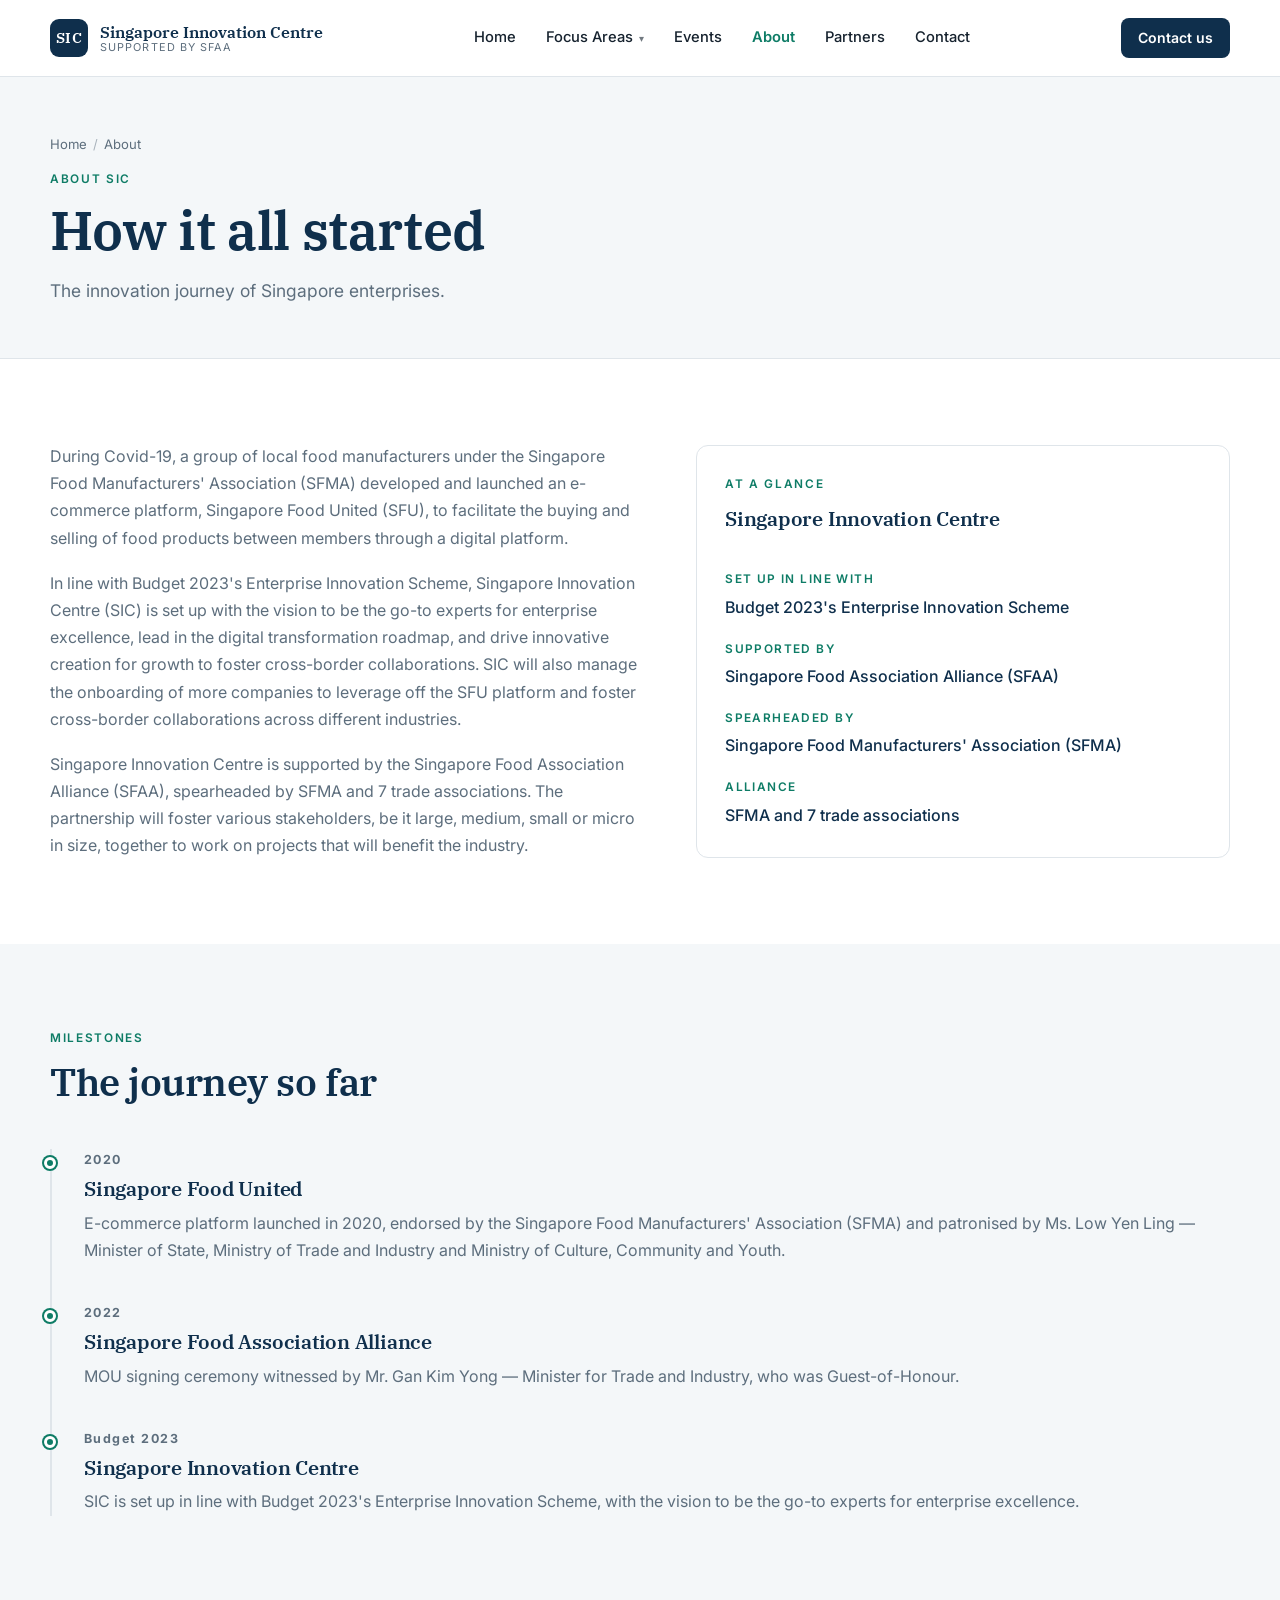
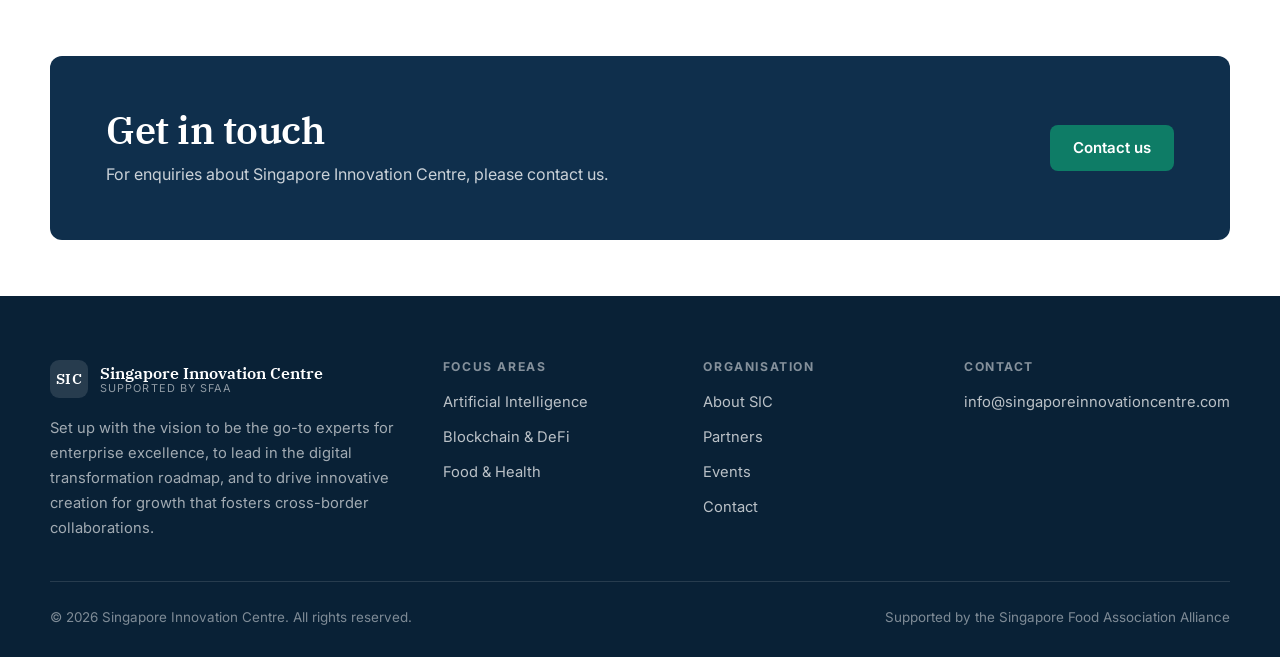
==== about.html @ e711cb91 "first commit" ====
<!DOCTYPE html>
<html lang="en">
<head>
  <meta charset="UTF-8" />
  <meta name="viewport" content="width=device-width, initial-scale=1.0" />
  <title>About | Singapore Innovation Centre</title>
  <meta name="description" content="How Singapore Innovation Centre started — the innovation journey of Singapore enterprises, from the Singapore Food United platform to the Singapore Food Association Alliance." />
  <link rel="icon" href="assets/img/favicon.svg" type="image/svg+xml" />
  <link rel="preconnect" href="https://fonts.googleapis.com" />
  <link rel="preconnect" href="https://fonts.gstatic.com" crossorigin />
  <link href="https://fonts.googleapis.com/css2?family=IBM+Plex+Serif:wght@500;600&family=Inter:wght@400;500;600;700&display=swap" rel="stylesheet" />
  <link rel="stylesheet" href="assets/styles.css" />
</head>
<body>

<header class="site-header">
  <div class="container header-inner">
    <a class="brand" href="index.html">
      <span class="brand-mark">SIC</span>
      <span class="brand-text">
        <span class="brand-name">Singapore Innovation Centre</span>
        <span class="brand-sub">Supported by SFAA</span>
      </span>
    </a>

    <nav class="nav" id="nav" aria-label="Main navigation">
      <a href="index.html">Home</a>
      <div class="nav-item">
        <button class="nav-trigger" type="button" aria-haspopup="true">Focus Areas</button>
        <div class="nav-menu">
          <a href="ai.html">Artificial Intelligence</a>
          <a href="blockchain.html">Blockchain &amp; DeFi</a>
          <a href="food-health.html">Food &amp; Health</a>
        </div>
      </div>
      <a href="events.html">Events</a>
      <a href="about.html">About</a>
      <a href="partners.html">Partners</a>
      <a href="contact.html">Contact</a>
    </nav>

    <div class="header-cta">
      <a class="btn btn-primary" href="contact.html">Contact us</a>
      <button class="menu-toggle" type="button" aria-label="Toggle menu" aria-expanded="false" aria-controls="nav">
        <span></span><span></span><span></span>
      </button>
    </div>
  </div>
</header>

<main>

  <section class="page-header">
    <div class="container">
      <p class="breadcrumb"><a href="index.html">Home</a><span>/</span>About</p>
      <p class="eyebrow">About SIC</p>
      <h1>How it all started</h1>
      <p class="lede">The innovation journey of Singapore enterprises.</p>
    </div>
  </section>

  <section class="section">
    <div class="container split">
      <div>
        <p class="muted">
          During Covid-19, a group of local food manufacturers under the Singapore Food
          Manufacturers' Association (SFMA) developed and launched an e-commerce platform,
          Singapore Food United (SFU), to facilitate the buying and selling of food products
          between members through a digital platform.
        </p>
        <p class="muted">
          In line with Budget 2023's Enterprise Innovation Scheme, Singapore Innovation Centre
          (SIC) is set up with the vision to be the go-to experts for enterprise excellence, lead
          in the digital transformation roadmap, and drive innovative creation for growth to
          foster cross-border collaborations. SIC will also manage the onboarding of more
          companies to leverage off the SFU platform and foster cross-border collaborations
          across different industries.
        </p>
        <p class="muted">
          Singapore Innovation Centre is supported by the Singapore Food Association Alliance
          (SFAA), spearheaded by SFMA and 7 trade associations. The partnership will foster
          various stakeholders, be it large, medium, small or micro in size, together to work on
          projects that will benefit the industry.
        </p>
      </div>

      <div>
        <div class="card">
          <p class="eyebrow">At a glance</p>
          <h3>Singapore Innovation Centre</h3>
          <div style="margin-top:22px; display:grid; gap:18px">
            <div>
              <p class="contact-label">Set up in line with</p>
              <p class="contact-value">Budget 2023's Enterprise Innovation Scheme</p>
            </div>
            <div>
              <p class="contact-label">Supported by</p>
              <p class="contact-value">Singapore Food Association Alliance (SFAA)</p>
            </div>
            <div>
              <p class="contact-label">Spearheaded by</p>
              <p class="contact-value">Singapore Food Manufacturers' Association (SFMA)</p>
            </div>
            <div>
              <p class="contact-label">Alliance</p>
              <p class="contact-value">SFMA and 7 trade associations</p>
            </div>
          </div>
        </div>
      </div>
    </div>
  </section>

  <section class="section section-alt">
    <div class="container">
      <div class="section-head">
        <p class="eyebrow">Milestones</p>
        <h2>The journey so far</h2>
      </div>

      <div class="timeline">
        <div class="timeline-item">
          <p class="timeline-year">2020</p>
          <h3>Singapore Food United</h3>
          <p>
            E-commerce platform launched in 2020, endorsed by the Singapore Food Manufacturers'
            Association (SFMA) and patronised by Ms. Low Yen Ling &mdash; Minister of State,
            Ministry of Trade and Industry and Ministry of Culture, Community and Youth.
          </p>
        </div>
        <div class="timeline-item">
          <p class="timeline-year">2022</p>
          <h3>Singapore Food Association Alliance</h3>
          <p>
            MOU signing ceremony witnessed by Mr. Gan Kim Yong &mdash; Minister for Trade and
            Industry, who was Guest-of-Honour.
          </p>
        </div>
        <div class="timeline-item">
          <p class="timeline-year">Budget 2023</p>
          <h3>Singapore Innovation Centre</h3>
          <p>
            SIC is set up in line with Budget 2023's Enterprise Innovation Scheme, with the vision
            to be the go-to experts for enterprise excellence.
          </p>
        </div>
      </div>
    </div>
  </section>

  <section class="section-sm">
    <div class="container">
      <div class="cta-band">
        <div>
          <h2>Get in touch</h2>
          <p>For enquiries about Singapore Innovation Centre, please contact us.</p>
        </div>
        <div class="btn-row">
          <a class="btn btn-accent" href="contact.html">Contact us</a>
        </div>
      </div>
    </div>
  </section>
</main>

<footer class="site-footer">
  <div class="container">
    <div class="footer-grid">
      <div>
        <div class="brand">
          <span class="brand-mark">SIC</span>
          <span class="brand-text">
            <span class="brand-name">Singapore Innovation Centre</span>
            <span class="brand-sub">Supported by SFAA</span>
          </span>
        </div>
        <p class="footer-about">
          Set up with the vision to be the go-to experts for enterprise excellence, to lead in the
          digital transformation roadmap, and to drive innovative creation for growth that fosters
          cross-border collaborations.
        </p>
      </div>
      <div>
        <h4>Focus areas</h4>
        <div class="footer-links">
          <a href="ai.html">Artificial Intelligence</a>
          <a href="blockchain.html">Blockchain &amp; DeFi</a>
          <a href="food-health.html">Food &amp; Health</a>
        </div>
      </div>
      <div>
        <h4>Organisation</h4>
        <div class="footer-links">
          <a href="about.html">About SIC</a>
          <a href="partners.html">Partners</a>
          <a href="events.html">Events</a>
          <a href="contact.html">Contact</a>
        </div>
      </div>
      <div>
        <h4>Contact</h4>
        <div class="footer-links">
          <a href="mailto:info@singaporeinnovationcentre.com">info@singaporeinnovationcentre.com</a>
        </div>
      </div>
    </div>
    <div class="footer-bottom">
      <span>&copy; <span id="year"></span> Singapore Innovation Centre. All rights reserved.</span>
      <span>Supported by the Singapore Food Association Alliance</span>
    </div>
  </div>
</footer>

<script src="assets/events.js"></script>
<script src="assets/site.js"></script>
</body>
</html>
---- assets/styles.css ----
/* ==========================================================================
   Singapore Innovation Centre — design system
   Light, institutional, restrained. One stylesheet for every page.
   Edit tokens in :root to re-skin the whole site.
   ========================================================================== */

:root {
  /* Brand */
  --navy: #0f2f4c;
  --navy-deep: #092136;
  --navy-soft: #1d4a70;
  --accent: #0e7c66;
  --accent-dark: #0a5f4e;
  --accent-wash: #e8f2ef;

  /* Neutrals */
  --bg: #ffffff;
  --bg-alt: #f4f7f9;
  --bg-wash: #eef3f6;
  --text: #16222e;
  --muted: #5d6e7d;
  --line: #dfe5ea;
  --line-strong: #c8d2da;

  /* Shape */
  --radius: 12px;
  --radius-sm: 8px;
  --shadow: 0 1px 2px rgba(15, 47, 76, .04), 0 8px 24px rgba(15, 47, 76, .06);
  --shadow-lg: 0 2px 4px rgba(15, 47, 76, .05), 0 18px 44px rgba(15, 47, 76, .10);
  --container: 1180px;
  --header-h: 76px;
}

/* --------------------------------------------------------------- base --- */

*, *::before, *::after { box-sizing: border-box; }

html {
  scroll-behavior: smooth;
  scroll-padding-top: calc(var(--header-h) + 16px);
  -webkit-text-size-adjust: 100%;
}

body {
  margin: 0;
  font-family: Inter, -apple-system, BlinkMacSystemFont, "Segoe UI", sans-serif;
  font-size: 16px;
  line-height: 1.7;
  color: var(--text);
  background: var(--bg);
  -webkit-font-smoothing: antialiased;
}

img { max-width: 100%; display: block; }
a { color: inherit; text-decoration: none; }
button { font: inherit; }

h1, h2, h3, h4 {
  font-family: "IBM Plex Serif", Georgia, serif;
  font-weight: 600;
  line-height: 1.18;
  letter-spacing: -0.012em;
  color: var(--navy);
  margin: 0 0 16px;
}

h1 { font-size: clamp(2.15rem, 4.4vw, 3.35rem); line-height: 1.1; }
h2 { font-size: clamp(1.75rem, 3vw, 2.4rem); }
h3 { font-size: 1.22rem; line-height: 1.3; }
h4 { font-size: 1.02rem; }

p { margin: 0 0 18px; }
p:last-child { margin-bottom: 0; }

/* ---------------------------------------------------------- structure --- */

.container {
  width: min(var(--container), calc(100% - 48px));
  margin-inline: auto;
}
.container-narrow { max-width: 780px; }

.section { padding: 84px 0; }
.section-sm { padding: 56px 0; }
.section-alt { background: var(--bg-alt); }
.section-wash { background: var(--bg-wash); }

.section-head { max-width: 760px; margin-bottom: 44px; }
.section-head.center { margin-inline: auto; text-align: center; }

.eyebrow {
  margin: 0 0 12px;
  font-family: Inter, sans-serif;
  font-size: .74rem;
  font-weight: 600;
  letter-spacing: .14em;
  text-transform: uppercase;
  color: var(--accent);
}

.lede { font-size: 1.09rem; color: var(--muted); }
.muted { color: var(--muted); }
.small { font-size: .88rem; }

/* --------------------------------------------------------------- grid --- */

.grid { display: grid; gap: 24px; }
.cols-2 { grid-template-columns: repeat(2, 1fr); }
.cols-3 { grid-template-columns: repeat(3, 1fr); }
.cols-4 { grid-template-columns: repeat(4, 1fr); }
.split { display: grid; grid-template-columns: 1.05fr .95fr; gap: 56px; align-items: center; }

/* ------------------------------------------------------------ buttons --- */

.btn {
  display: inline-flex;
  align-items: center;
  justify-content: center;
  gap: 8px;
  min-height: 46px;
  padding: 0 22px;
  border: 1px solid transparent;
  border-radius: var(--radius-sm);
  font-size: .94rem;
  font-weight: 600;
  cursor: pointer;
  transition: background .18s, color .18s, border-color .18s;
}
.btn-primary { background: var(--navy); color: #fff; }
.btn-primary:hover { background: var(--navy-deep); }
.btn-accent { background: var(--accent); color: #fff; }
.btn-accent:hover { background: var(--accent-dark); }
.btn-outline { border-color: var(--line-strong); color: var(--navy); background: #fff; }
.btn-outline:hover { border-color: var(--navy); }
.btn-ghost-light { border-color: rgba(255, 255, 255, .38); color: #fff; }
.btn-ghost-light:hover { background: rgba(255, 255, 255, .12); }

.btn-row { display: flex; flex-wrap: wrap; gap: 12px; margin-top: 30px; }

.textlink {
  font-family: Inter, sans-serif;
  font-size: .92rem;
  font-weight: 600;
  color: var(--accent);
  display: inline-flex;
  align-items: center;
  gap: 6px;
}
.textlink::after { content: "→"; transition: transform .18s; }
.textlink:hover::after { transform: translateX(3px); }

/* ------------------------------------------------------------- header --- */

.site-header {
  position: sticky;
  top: 0;
  z-index: 50;
  background: rgba(255, 255, 255, .92);
  backdrop-filter: blur(12px);
  border-bottom: 1px solid var(--line);
}
.header-inner {
  display: flex;
  align-items: center;
  justify-content: space-between;
  gap: 24px;
  min-height: var(--header-h);
}

.brand { display: flex; align-items: center; gap: 12px; }
.brand-mark {
  width: 38px; height: 38px;
  flex: none;
  border-radius: 9px;
  background: var(--navy);
  color: #fff;
  display: grid;
  place-items: center;
  font-family: "IBM Plex Serif", serif;
  font-weight: 600;
  font-size: .95rem;
  letter-spacing: .02em;
}
.brand-text { display: flex; flex-direction: column; line-height: 1.2; }
.brand-name {
  font-family: "IBM Plex Serif", serif;
  font-weight: 600;
  font-size: 1.02rem;
  color: var(--navy);
}
.brand-sub {
  font-size: .68rem;
  letter-spacing: .1em;
  text-transform: uppercase;
  color: var(--muted);
}

.nav { display: flex; align-items: center; gap: 4px; }
.nav > a, .nav-trigger {
  padding: 9px 13px;
  border: 0;
  background: none;
  border-radius: var(--radius-sm);
  font-size: .92rem;
  font-weight: 500;
  color: var(--text);
  cursor: pointer;
  white-space: nowrap;
}
.nav > a:hover, .nav-trigger:hover { background: var(--bg-alt); color: var(--navy); }
.nav > a.is-active, .nav-item.is-active > .nav-trigger { color: var(--accent); font-weight: 600; }

.nav-item { position: relative; }
.nav-trigger::after { content: "▾"; margin-left: 6px; font-size: .7em; opacity: .6; }

.nav-menu {
  position: absolute;
  top: calc(100% + 8px);
  left: 0;
  min-width: 250px;
  padding: 8px;
  background: #fff;
  border: 1px solid var(--line);
  border-radius: var(--radius);
  box-shadow: var(--shadow-lg);
  display: none;
}
.nav-item:hover .nav-menu, .nav-menu.is-open { display: block; }
.nav-menu a {
  display: block;
  padding: 9px 12px;
  border-radius: var(--radius-sm);
  font-size: .92rem;
}
.nav-menu a:hover { background: var(--bg-alt); color: var(--accent); }
.nav-menu span { display: block; font-size: .78rem; color: var(--muted); }

.header-cta { display: flex; align-items: center; gap: 10px; }
.header-cta .btn { min-height: 40px; padding: 0 16px; font-size: .88rem; }

.menu-toggle { display: none; background: none; border: 0; padding: 10px; cursor: pointer; }
.menu-toggle span {
  display: block; width: 22px; height: 2px; margin: 5px 0;
  background: var(--navy); transition: .2s;
}
.menu-toggle[aria-expanded="true"] span:nth-child(1) { transform: translateY(7px) rotate(45deg); }
.menu-toggle[aria-expanded="true"] span:nth-child(2) { opacity: 0; }
.menu-toggle[aria-expanded="true"] span:nth-child(3) { transform: translateY(-7px) rotate(-45deg); }

/* --------------------------------------------------------------- hero --- */

.hero {
  background: linear-gradient(168deg, var(--navy-deep) 0%, var(--navy) 58%, #16456d 100%);
  color: #fff;
  padding: 92px 0 96px;
  position: relative;
  overflow: hidden;
}
.hero::after {
  content: "";
  position: absolute;
  right: -160px; top: -140px;
  width: 620px; height: 620px;
  border-radius: 50%;
  background: radial-gradient(circle, rgba(14, 124, 102, .38), transparent 68%);
  pointer-events: none;
}
.hero .container { position: relative; z-index: 1; }
.hero h1 { color: #fff; max-width: 15ch; }
.hero .eyebrow { color: #6fd8bd; }
.hero-lede { font-size: 1.12rem; color: rgba(255, 255, 255, .82); max-width: 56ch; }
.hero-grid { display: grid; grid-template-columns: 1.15fr .85fr; gap: 60px; align-items: center; }

.hero-facts {
  display: grid;
  gap: 2px;
  background: rgba(255, 255, 255, .16);
  border-radius: var(--radius);
  overflow: hidden;
}
.hero-fact { background: rgba(9, 33, 54, .55); padding: 22px 24px; }
.hero-fact strong {
  display: block;
  font-family: "IBM Plex Serif", serif;
  font-size: 2rem;
  line-height: 1.1;
  color: #fff;
}
.hero-fact span { font-size: .86rem; color: rgba(255, 255, 255, .72); }

/* page header for inner pages */
.page-header {
  background: var(--bg-alt);
  border-bottom: 1px solid var(--line);
  padding: 56px 0 52px;
}
.page-header h1 { max-width: 20ch; }
.page-header .lede { max-width: 62ch; }

.breadcrumb { font-size: .82rem; color: var(--muted); margin-bottom: 14px; }
.breadcrumb a:hover { color: var(--accent); }
.breadcrumb span { margin: 0 6px; opacity: .5; }

/* -------------------------------------------------------------- cards --- */

.card {
  background: #fff;
  border: 1px solid var(--line);
  border-radius: var(--radius);
  padding: 28px;
  display: flex;
  flex-direction: column;
  transition: border-color .18s, box-shadow .18s, transform .18s;
}
.card > *:last-child { margin-bottom: 0; }
.card-link:hover { border-color: var(--line-strong); box-shadow: var(--shadow); transform: translateY(-2px); }
.card .textlink { margin-top: auto; padding-top: 18px; }

.card-icon {
  width: 42px; height: 42px;
  margin-bottom: 18px;
  border-radius: 10px;
  background: var(--accent-wash);
  color: var(--accent-dark);
  display: grid;
  place-items: center;
  font-size: 1.15rem;
}

.tag {
  display: inline-block;
  padding: 4px 11px;
  border-radius: 999px;
  background: var(--accent-wash);
  color: var(--accent-dark);
  font-size: .74rem;
  font-weight: 600;
  letter-spacing: .06em;
  text-transform: uppercase;
}
.tag-neutral { background: var(--bg-wash); color: var(--muted); }
.tag-live { background: #fdece9; color: #b23c1e; }

/* numbered list of capabilities */
.numbered { counter-reset: n; display: grid; gap: 0; }
.numbered > li {
  counter-increment: n;
  list-style: none;
  display: grid;
  grid-template-columns: 62px 1fr;
  gap: 24px;
  padding: 26px 0;
  border-top: 1px solid var(--line);
}
.numbered > li:last-child { border-bottom: 1px solid var(--line); }
.numbered > li::before {
  content: "0" counter(n);
  font-family: "IBM Plex Serif", serif;
  font-size: 1.35rem;
  color: var(--accent);
}
.numbered h3 { margin-bottom: 8px; }
.numbered p { color: var(--muted); }

/* ------------------------------------------------------------- events --- */

.event-list { display: grid; gap: 16px; }

.event {
  display: grid;
  grid-template-columns: 108px 1fr auto;
  gap: 28px;
  align-items: center;
  padding: 24px 26px;
  background: #fff;
  border: 1px solid var(--line);
  border-radius: var(--radius);
  transition: border-color .18s, box-shadow .18s;
}
.event:hover { border-color: var(--line-strong); box-shadow: var(--shadow); }

.event-date {
  text-align: center;
  padding: 12px 8px;
  border-radius: var(--radius-sm);
  background: var(--bg-alt);
  border: 1px solid var(--line);
}
.event-date .m {
  display: block;
  font-size: .72rem;
  font-weight: 700;
  letter-spacing: .12em;
  text-transform: uppercase;
  color: var(--accent);
}
.event-date .d {
  display: block;
  font-family: "IBM Plex Serif", serif;
  font-size: 1.85rem;
  line-height: 1.15;
  color: var(--navy);
}
.event-date .y { display: block; font-size: .74rem; color: var(--muted); }

.event-body h3 { margin-bottom: 6px; }
.event-body p { color: var(--muted); font-size: .95rem; margin: 0; }
.event-tags { display: flex; flex-wrap: wrap; gap: 8px; margin-top: 12px; }
.event-action { white-space: nowrap; }

.event.is-past { background: var(--bg-alt); }
.event.is-past .event-date { background: #fff; }

.empty-state {
  padding: 48px 28px;
  text-align: center;
  border: 1px dashed var(--line-strong);
  border-radius: var(--radius);
  color: var(--muted);
  background: var(--bg-alt);
}

.filter-bar { display: flex; flex-wrap: wrap; gap: 8px; margin-bottom: 28px; }
.filter-btn {
  padding: 8px 16px;
  border: 1px solid var(--line);
  border-radius: 999px;
  background: #fff;
  font-size: .88rem;
  font-weight: 500;
  color: var(--muted);
  cursor: pointer;
  transition: .18s;
}
.filter-btn:hover { border-color: var(--line-strong); color: var(--navy); }
.filter-btn.is-active { background: var(--navy); border-color: var(--navy); color: #fff; }

/* ----------------------------------------------------------- timeline --- */

.timeline { display: grid; gap: 0; border-left: 2px solid var(--line); padding-left: 32px; }
.timeline-item { position: relative; padding-bottom: 38px; }
.timeline-item:last-child { padding-bottom: 0; }
.timeline-item::before {
  content: "";
  position: absolute;
  left: -40px; top: 8px;
  width: 12px; height: 12px;
  border-radius: 50%;
  background: var(--accent);
  border: 3px solid #fff;
  box-shadow: 0 0 0 2px var(--accent);
}
.timeline-year {
  font-family: Inter, sans-serif;
  font-size: .78rem;
  font-weight: 700;
  letter-spacing: .12em;
  color: var(--accent);
  margin-bottom: 6px;
}
.timeline-item h3 { margin-bottom: 8px; }
.timeline-item p { color: var(--muted); }

/* -------------------------------------------------------- logos, team --- */

.logo-grid {
  display: grid;
  grid-template-columns: repeat(4, 1fr);
  gap: 1px;
  background: var(--line);
  border: 1px solid var(--line);
  border-radius: var(--radius);
  overflow: hidden;
}
.logo-cell {
  background: #fff;
  min-height: 116px;
  padding: 22px 20px;
  display: flex;
  flex-direction: column;
  justify-content: center;
  gap: 6px;
  text-align: center;
}
.logo-cell strong { font-size: .92rem; color: var(--navy); line-height: 1.35; }
.logo-cell span { font-size: .76rem; color: var(--muted); letter-spacing: .06em; text-transform: uppercase; }
.logo-cell img { max-height: 46px; width: auto; margin: 0 auto; object-fit: contain; }

.person { text-align: left; }
.person-photo {
  aspect-ratio: 1;
  border-radius: var(--radius);
  background: linear-gradient(150deg, var(--bg-wash), var(--accent-wash));
  margin-bottom: 16px;
  overflow: hidden;
  display: grid;
  place-items: center;
  font-family: "IBM Plex Serif", serif;
  font-size: 2rem;
  color: var(--navy);
}
.person-photo img { width: 100%; height: 100%; object-fit: cover; }
.person h3 { margin-bottom: 2px; font-size: 1.05rem; }
.person-role { font-size: .86rem; color: var(--accent); font-weight: 600; margin-bottom: 8px; }
.person p { font-size: .92rem; color: var(--muted); }

/* ----------------------------------------------------------- cta band --- */

.cta-band {
  background: var(--navy);
  color: #fff;
  border-radius: var(--radius);
  padding: 52px 56px;
  display: grid;
  grid-template-columns: 1fr auto;
  gap: 36px;
  align-items: center;
}
.cta-band h2 { color: #fff; margin-bottom: 8px; }
.cta-band p { color: rgba(255, 255, 255, .78); margin: 0; max-width: 58ch; }
.cta-band .btn-row { margin-top: 0; }

.quote {
  border-left: 3px solid var(--accent);
  padding: 4px 0 4px 26px;
  font-family: "IBM Plex Serif", serif;
  font-size: 1.28rem;
  line-height: 1.55;
  color: var(--navy);
}
.quote cite {
  display: block;
  margin-top: 14px;
  font-family: Inter, sans-serif;
  font-size: .86rem;
  font-style: normal;
  color: var(--muted);
}

/* ------------------------------------------------------------- footer --- */

.site-footer {
  background: var(--navy-deep);
  color: rgba(255, 255, 255, .72);
  padding: 64px 0 28px;
  font-size: .92rem;
}
.footer-grid {
  display: grid;
  grid-template-columns: 1.6fr 1fr 1fr 1fr;
  gap: 40px;
  padding-bottom: 40px;
}
.site-footer h4 {
  font-family: Inter, sans-serif;
  font-size: .76rem;
  font-weight: 700;
  letter-spacing: .13em;
  text-transform: uppercase;
  color: rgba(255, 255, 255, .5);
  margin-bottom: 16px;
}
.site-footer .brand-name, .site-footer .brand-sub { color: #fff; }
.site-footer .brand-sub { color: rgba(255, 255, 255, .55); }
.site-footer .brand-mark { background: rgba(255, 255, 255, .12); }
.footer-about { max-width: 40ch; margin-top: 18px; color: rgba(255, 255, 255, .62); }
.footer-links { display: grid; gap: 10px; }
.footer-links a:hover { color: #6fd8bd; }
.footer-bottom {
  display: flex;
  justify-content: space-between;
  flex-wrap: wrap;
  gap: 12px;
  padding-top: 24px;
  border-top: 1px solid rgba(255, 255, 255, .12);
  font-size: .84rem;
  color: rgba(255, 255, 255, .48);
}

/* ------------------------------------------------------------ contact --- */

.contact-card {
  background: #fff;
  border: 1px solid var(--line);
  border-radius: var(--radius);
  padding: 8px 30px;
}
.contact-item { padding: 20px 0; border-bottom: 1px solid var(--line); }
.contact-item:last-child { border-bottom: 0; }
.contact-label {
  font-size: .74rem;
  font-weight: 600;
  letter-spacing: .12em;
  text-transform: uppercase;
  color: var(--accent);
  margin-bottom: 4px;
}
.contact-value { font-weight: 500; color: var(--navy); }
.contact-value a:hover { color: var(--accent); }

/* -------------------------------------------------------- responsive --- */

@media (max-width: 1040px) {
  .nav { display: none; }
  .menu-toggle { display: block; }
  .header-cta .btn { display: none; }

  .nav.is-open {
    display: flex;
    position: absolute;
    top: var(--header-h);
    left: 0; right: 0;
    flex-direction: column;
    align-items: stretch;
    gap: 2px;
    padding: 16px 24px 24px;
    background: #fff;
    border-bottom: 1px solid var(--line);
    box-shadow: var(--shadow-lg);
    max-height: calc(100vh - var(--header-h));
    overflow-y: auto;
  }
  .nav.is-open > a, .nav.is-open .nav-trigger { padding: 12px 10px; text-align: left; width: 100%; }
  .nav.is-open .nav-menu {
    position: static;
    display: block;
    min-width: 0;
    margin: 0 0 6px 10px;
    padding: 0 0 0 12px;
    border: 0;
    border-left: 2px solid var(--line);
    border-radius: 0;
    box-shadow: none;
  }
  .nav.is-open .nav-trigger::after { display: none; }

  .cols-4 { grid-template-columns: repeat(2, 1fr); }
  .logo-grid { grid-template-columns: repeat(3, 1fr); }
  .footer-grid { grid-template-columns: 1fr 1fr; }
  .split, .hero-grid { grid-template-columns: 1fr; gap: 40px; }
}

@media (max-width: 760px) {
  .container { width: min(var(--container), calc(100% - 32px)); }
  .section { padding: 56px 0; }
  .hero { padding: 60px 0 64px; }
  .cols-2, .cols-3, .cols-4 { grid-template-columns: 1fr; }
  .logo-grid { grid-template-columns: repeat(2, 1fr); }
  .footer-grid { grid-template-columns: 1fr; gap: 32px; }

  .event { grid-template-columns: 76px 1fr; gap: 18px; }
  .event-action { grid-column: 1 / -1; }
  .event-action .btn { width: 100%; }
  .event-date .d { font-size: 1.5rem; }

  .cta-band { grid-template-columns: 1fr; padding: 36px 28px; }
  .numbered > li { grid-template-columns: 44px 1fr; gap: 14px; }
  .hero-fact { padding: 18px 20px; }
}

@media (prefers-reduced-motion: reduce) {
  html { scroll-behavior: auto; }
  * { transition: none !important; }
}
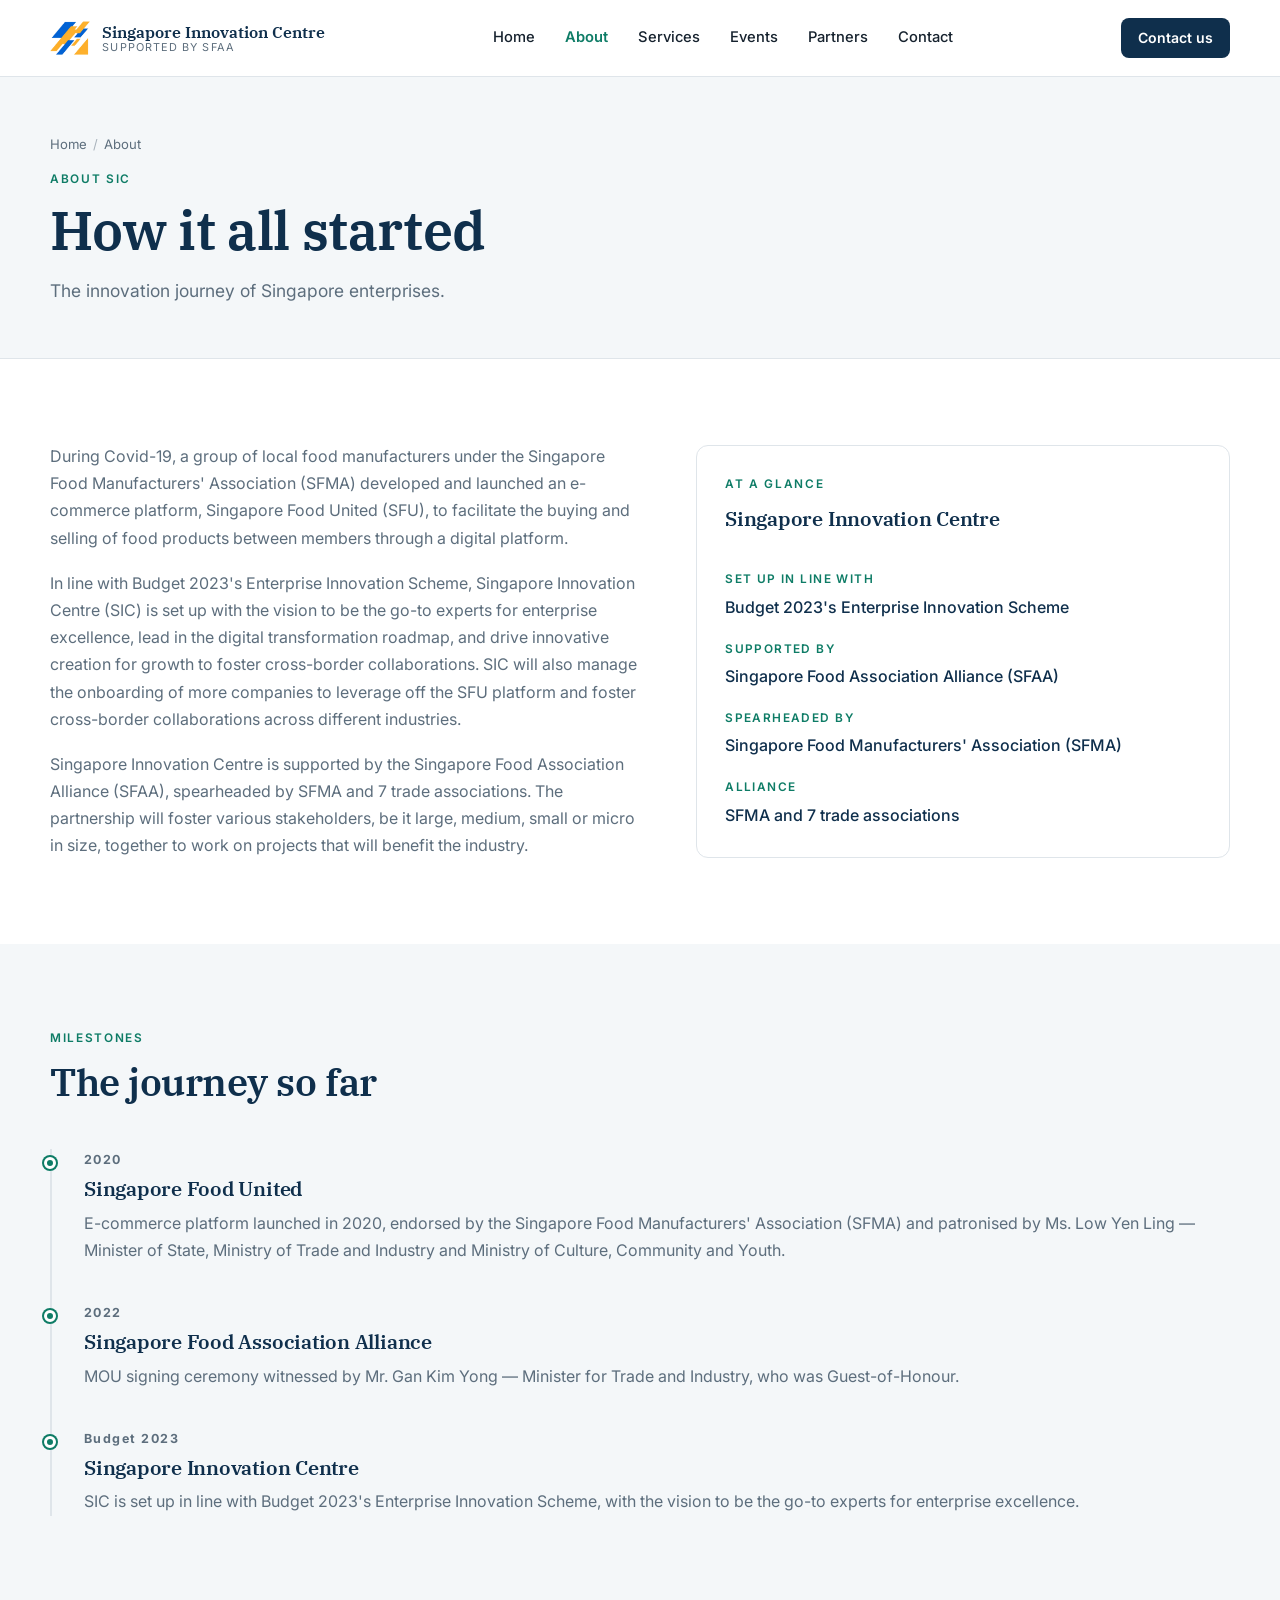
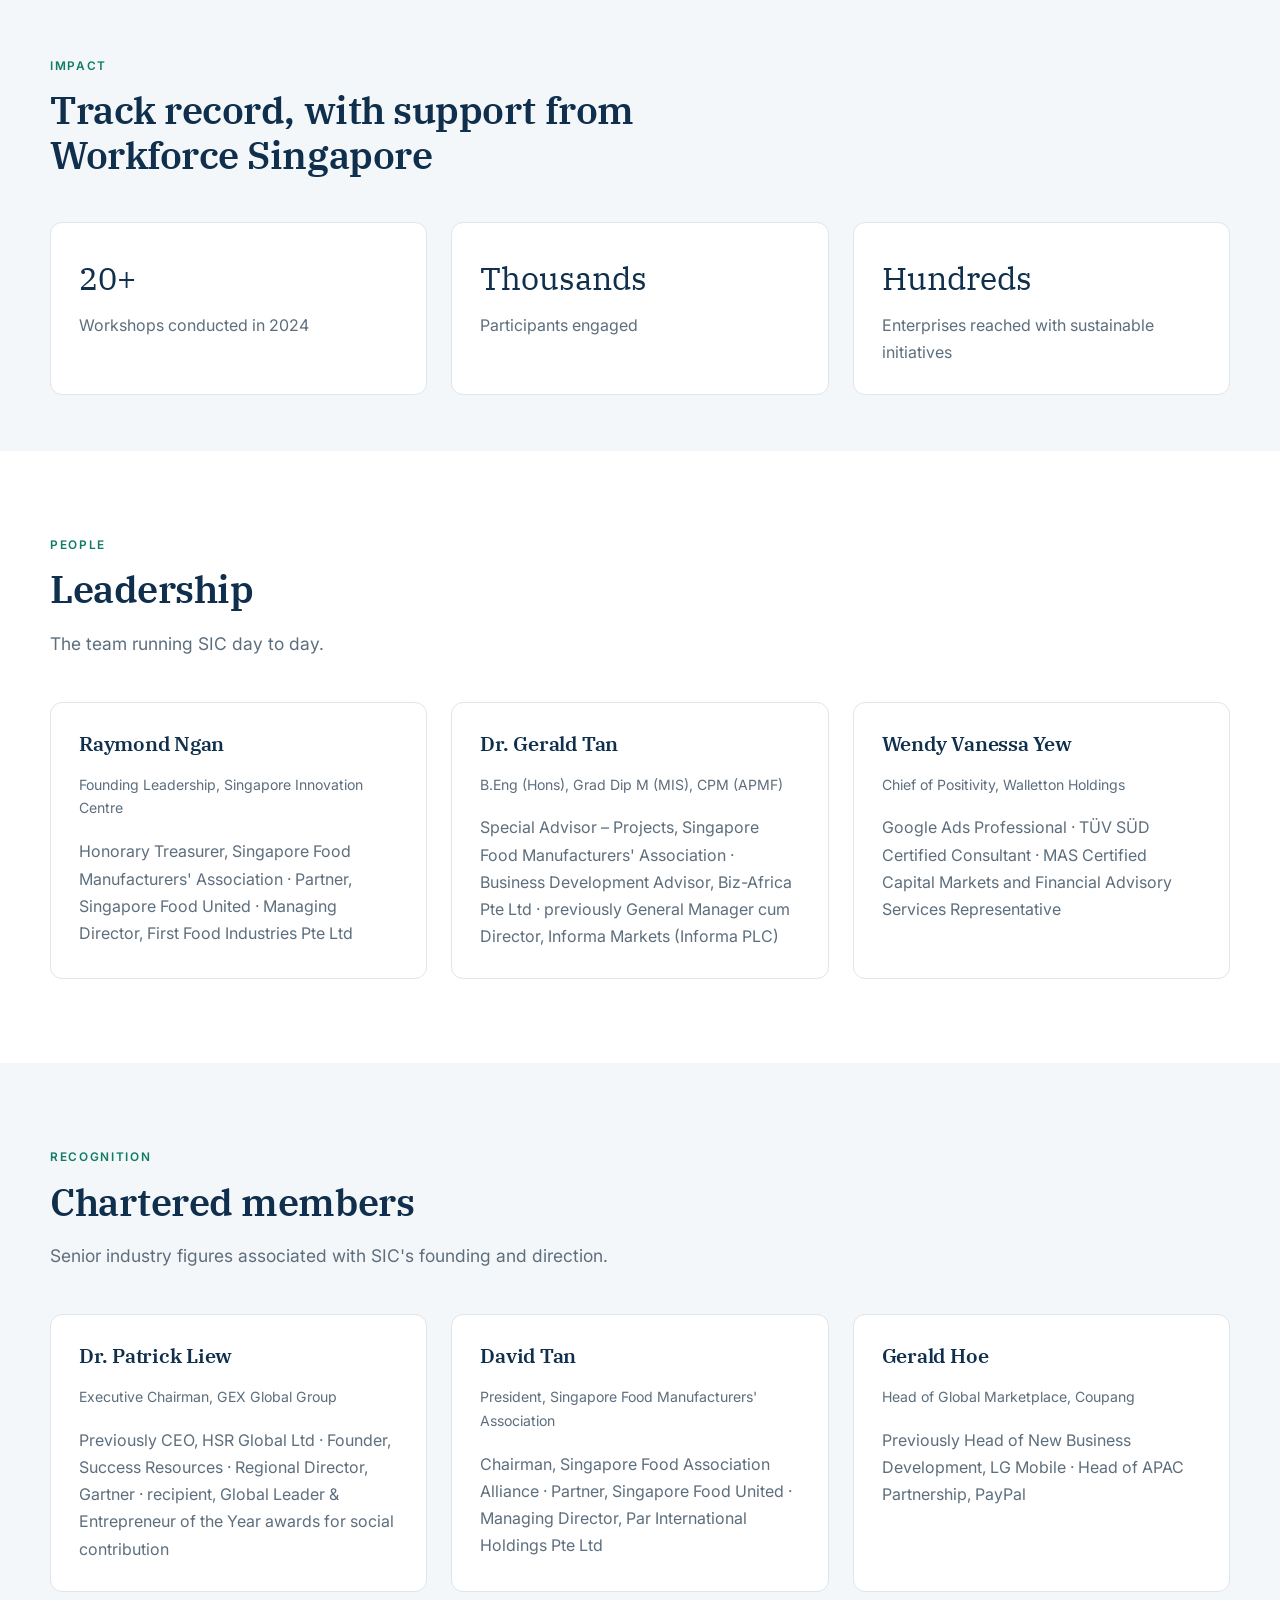
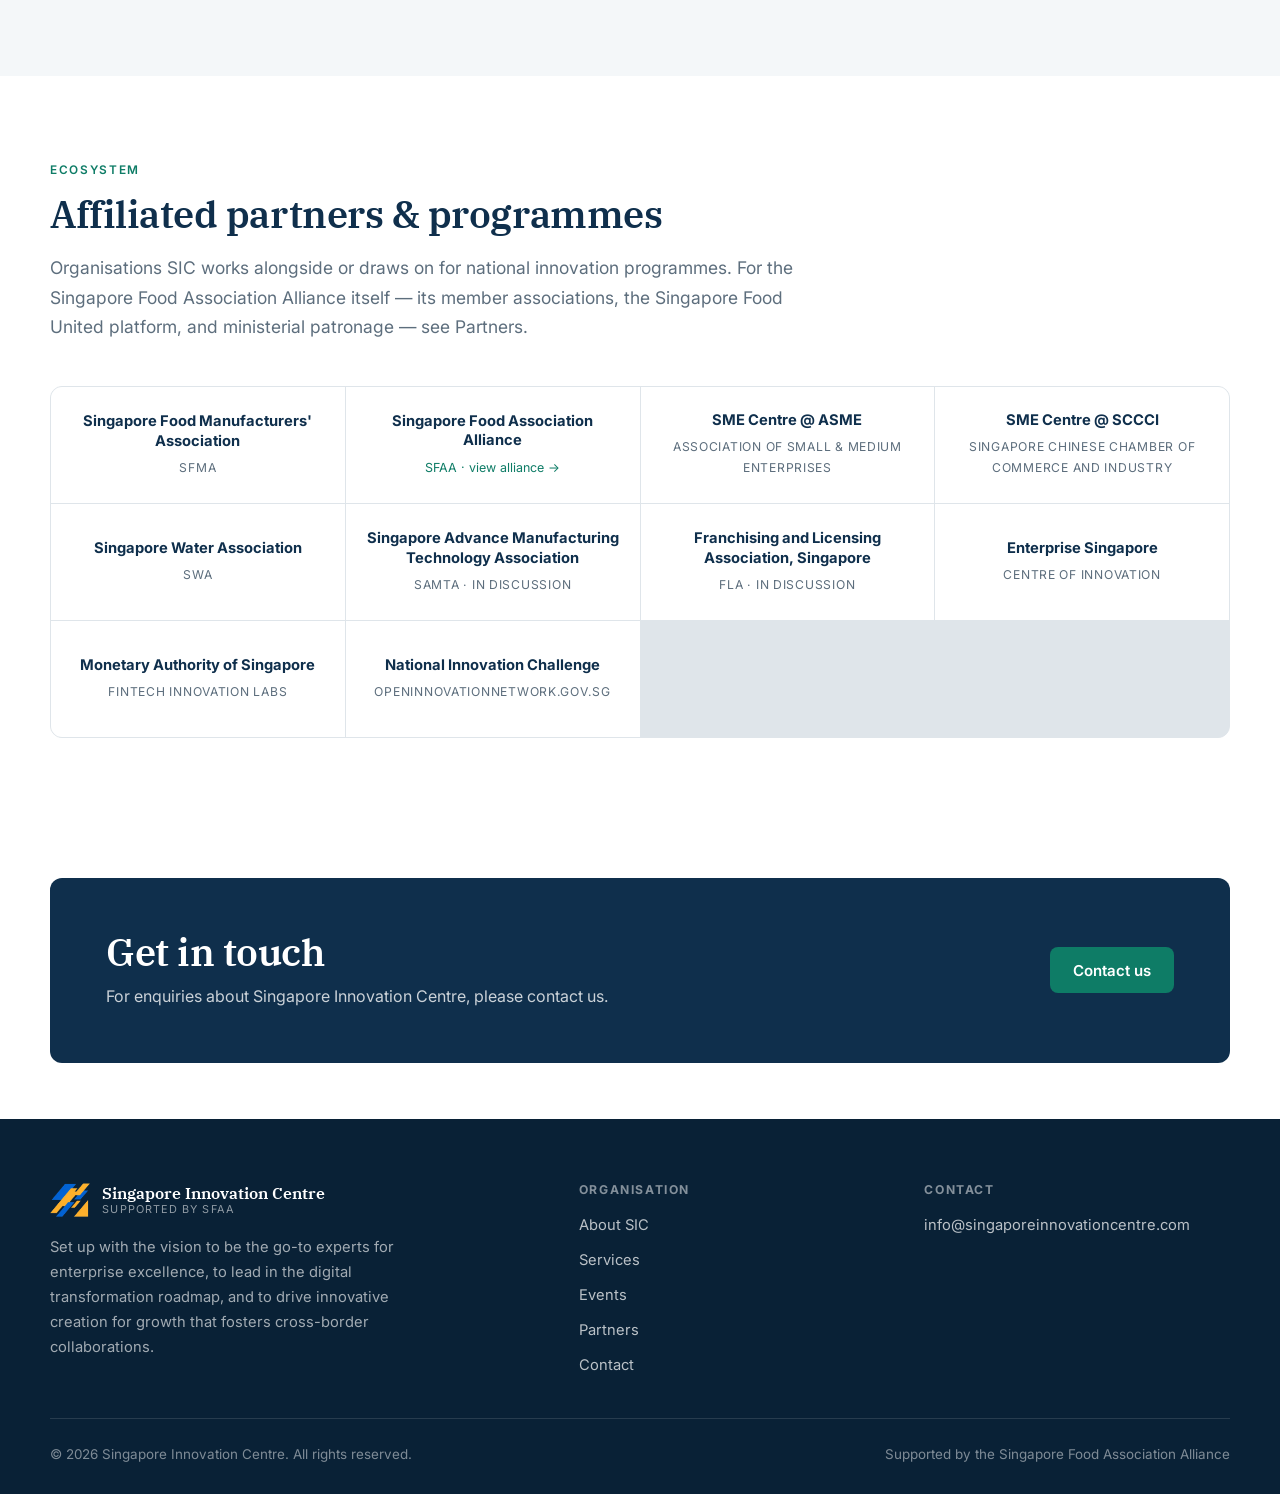
==== commit cc872020: "Revamp + past event" ====
--- a/about.html
+++ b/about.html
@@ -16,7 +16,7 @@
 <header class="site-header">
   <div class="container header-inner">
     <a class="brand" href="index.html">
-      <span class="brand-mark">SIC</span>
+      <img class="brand-mark" src="assets/img/sic-mark.png" alt="SIC" width="45" height="34" />
       <span class="brand-text">
         <span class="brand-name">Singapore Innovation Centre</span>
         <span class="brand-sub">Supported by SFAA</span>
@@ -25,16 +25,9 @@
 
     <nav class="nav" id="nav" aria-label="Main navigation">
       <a href="index.html">Home</a>
-      <div class="nav-item">
-        <button class="nav-trigger" type="button" aria-haspopup="true">Focus Areas</button>
-        <div class="nav-menu">
-          <a href="ai.html">Artificial Intelligence</a>
-          <a href="blockchain.html">Blockchain &amp; DeFi</a>
-          <a href="food-health.html">Food &amp; Health</a>
-        </div>
-      </div>
+      <a href="about.html">About</a>
+      <a href="services.html">Services</a>
       <a href="events.html">Events</a>
-      <a href="about.html">About</a>
       <a href="partners.html">Partners</a>
       <a href="contact.html">Contact</a>
     </nav>
@@ -148,6 +141,105 @@
     </div>
   </section>
 
+  <section class="section-alt section-sm">
+    <div class="container">
+      <div class="section-head">
+        <p class="eyebrow">Impact</p>
+        <h2>Track record, with support from Workforce Singapore</h2>
+      </div>
+      <div class="grid cols-3">
+        <div class="card">
+          <p style="font-family:'IBM Plex Serif',serif; font-size:2rem; color:var(--navy); margin:0 0 6px">20+</p>
+          <p class="muted">Workshops conducted in 2024</p>
+        </div>
+        <div class="card">
+          <p style="font-family:'IBM Plex Serif',serif; font-size:2rem; color:var(--navy); margin:0 0 6px">Thousands</p>
+          <p class="muted">Participants engaged</p>
+        </div>
+        <div class="card">
+          <p style="font-family:'IBM Plex Serif',serif; font-size:2rem; color:var(--navy); margin:0 0 6px">Hundreds</p>
+          <p class="muted">Enterprises reached with sustainable initiatives</p>
+        </div>
+      </div>
+    </div>
+  </section>
+
+  <section class="section">
+    <div class="container">
+      <div class="section-head">
+        <p class="eyebrow">People</p>
+        <h2>Leadership</h2>
+        <p class="lede">The team running SIC day to day.</p>
+      </div>
+      <div class="grid cols-3">
+        <div class="card">
+          <h3>Raymond Ngan</h3>
+          <p class="muted small">Founding Leadership, Singapore Innovation Centre</p>
+          <p class="muted">Honorary Treasurer, Singapore Food Manufacturers' Association &middot; Partner, Singapore Food United &middot; Managing Director, First Food Industries Pte Ltd</p>
+        </div>
+        <div class="card">
+          <h3>Dr. Gerald Tan</h3>
+          <p class="muted small">B.Eng (Hons), Grad Dip M (MIS), CPM (APMF)</p>
+          <p class="muted">Special Advisor &ndash; Projects, Singapore Food Manufacturers' Association &middot; Business Development Advisor, Biz-Africa Pte Ltd &middot; previously General Manager cum Director, Informa Markets (Informa PLC)</p>
+        </div>
+        <div class="card">
+          <h3>Wendy Vanessa Yew</h3>
+          <p class="muted small">Chief of Positivity, Walletton Holdings</p>
+          <p class="muted">Google Ads Professional &middot; T&Uuml;V S&Uuml;D Certified Consultant &middot; MAS Certified Capital Markets and Financial Advisory Services Representative</p>
+        </div>
+      </div>
+    </div>
+  </section>
+
+  <section class="section section-alt">
+    <div class="container">
+      <div class="section-head">
+        <p class="eyebrow">Recognition</p>
+        <h2>Chartered members</h2>
+        <p class="lede">Senior industry figures associated with SIC's founding and direction.</p>
+      </div>
+      <div class="grid cols-3">
+        <div class="card">
+          <h3>Dr. Patrick Liew</h3>
+          <p class="muted small">Executive Chairman, GEX Global Group</p>
+          <p class="muted">Previously CEO, HSR Global Ltd &middot; Founder, Success Resources &middot; Regional Director, Gartner &middot; recipient, Global Leader &amp; Entrepreneur of the Year awards for social contribution</p>
+        </div>
+        <div class="card">
+          <h3>David Tan</h3>
+          <p class="muted small">President, Singapore Food Manufacturers' Association</p>
+          <p class="muted">Chairman, Singapore Food Association Alliance &middot; Partner, Singapore Food United &middot; Managing Director, Par International Holdings Pte Ltd</p>
+        </div>
+        <div class="card">
+          <h3>Gerald Hoe</h3>
+          <p class="muted small">Head of Global Marketplace, Coupang</p>
+          <p class="muted">Previously Head of New Business Development, LG Mobile &middot; Head of APAC Partnership, PayPal</p>
+        </div>
+      </div>
+    </div>
+  </section>
+
+  <section class="section">
+    <div class="container">
+      <div class="section-head">
+        <p class="eyebrow">Ecosystem</p>
+        <h2>Affiliated partners &amp; programmes</h2>
+        <p class="lede">Organisations SIC works alongside or draws on for national innovation programmes. For the Singapore Food Association Alliance itself — its member associations, the Singapore Food United platform, and ministerial patronage — see <a href="partners.html">Partners</a>.</p>
+      </div>
+      <div class="logo-grid">
+        <div class="logo-cell"><strong>Singapore Food Manufacturers' Association</strong><span>SFMA</span></div>
+        <a class="logo-cell" href="partners.html"><strong>Singapore Food Association Alliance</strong><span class="textlink-hint">SFAA &middot; view alliance &rarr;</span></a>
+        <div class="logo-cell"><strong>SME Centre @ ASME</strong><span>Association of Small &amp; Medium Enterprises</span></div>
+        <div class="logo-cell"><strong>SME Centre @ SCCCI</strong><span>Singapore Chinese Chamber of Commerce and Industry</span></div>
+        <div class="logo-cell"><strong>Singapore Water Association</strong><span>SWA</span></div>
+        <div class="logo-cell"><strong>Singapore Advance Manufacturing Technology Association</strong><span>SAMTA &middot; in discussion</span></div>
+        <div class="logo-cell"><strong>Franchising and Licensing Association, Singapore</strong><span>FLA &middot; in discussion</span></div>
+        <div class="logo-cell"><strong>Enterprise Singapore</strong><span>Centre of Innovation</span></div>
+        <div class="logo-cell"><strong>Monetary Authority of Singapore</strong><span>FinTech Innovation Labs</span></div>
+        <div class="logo-cell"><strong>National Innovation Challenge</strong><span>openinnovationnetwork.gov.sg</span></div>
+      </div>
+    </div>
+  </section>
+
   <section class="section-sm">
     <div class="container">
       <div class="cta-band">
@@ -168,7 +260,7 @@
     <div class="footer-grid">
       <div>
         <div class="brand">
-          <span class="brand-mark">SIC</span>
+          <img class="brand-mark" src="assets/img/sic-mark.png" alt="SIC" width="45" height="34" />
           <span class="brand-text">
             <span class="brand-name">Singapore Innovation Centre</span>
             <span class="brand-sub">Supported by SFAA</span>
@@ -181,19 +273,12 @@
         </p>
       </div>
       <div>
-        <h4>Focus areas</h4>
-        <div class="footer-links">
-          <a href="ai.html">Artificial Intelligence</a>
-          <a href="blockchain.html">Blockchain &amp; DeFi</a>
-          <a href="food-health.html">Food &amp; Health</a>
-        </div>
-      </div>
-      <div>
         <h4>Organisation</h4>
         <div class="footer-links">
           <a href="about.html">About SIC</a>
+          <a href="services.html">Services</a>
+          <a href="events.html">Events</a>
           <a href="partners.html">Partners</a>
-          <a href="events.html">Events</a>
           <a href="contact.html">Contact</a>
         </div>
       </div>
@@ -211,7 +296,7 @@
   </div>
 </footer>
 
-<script src="assets/events.js"></script>
+<script src="assets/content-config.js"></script>
 <script src="assets/site.js"></script>
 </body>
 </html>
--- a/assets/styles.css
+++ b/assets/styles.css
@@ -168,19 +168,7 @@
 }
 
 .brand { display: flex; align-items: center; gap: 12px; }
-.brand-mark {
-  width: 38px; height: 38px;
-  flex: none;
-  border-radius: 9px;
-  background: var(--navy);
-  color: #fff;
-  display: grid;
-  place-items: center;
-  font-family: "IBM Plex Serif", serif;
-  font-weight: 600;
-  font-size: .95rem;
-  letter-spacing: .02em;
-}
+.brand-mark { height: 34px; width: auto; flex: none; display: block; }
 .brand-text { display: flex; flex-direction: column; line-height: 1.2; }
 .brand-name {
   font-family: "IBM Plex Serif", serif;
@@ -196,7 +184,7 @@
 }
 
 .nav { display: flex; align-items: center; gap: 4px; }
-.nav > a, .nav-trigger {
+.nav > a {
   padding: 9px 13px;
   border: 0;
   background: none;
@@ -207,33 +195,8 @@
   cursor: pointer;
   white-space: nowrap;
 }
-.nav > a:hover, .nav-trigger:hover { background: var(--bg-alt); color: var(--navy); }
-.nav > a.is-active, .nav-item.is-active > .nav-trigger { color: var(--accent); font-weight: 600; }
-
-.nav-item { position: relative; }
-.nav-trigger::after { content: "▾"; margin-left: 6px; font-size: .7em; opacity: .6; }
-
-.nav-menu {
-  position: absolute;
-  top: calc(100% + 8px);
-  left: 0;
-  min-width: 250px;
-  padding: 8px;
-  background: #fff;
-  border: 1px solid var(--line);
-  border-radius: var(--radius);
-  box-shadow: var(--shadow-lg);
-  display: none;
-}
-.nav-item:hover .nav-menu, .nav-menu.is-open { display: block; }
-.nav-menu a {
-  display: block;
-  padding: 9px 12px;
-  border-radius: var(--radius-sm);
-  font-size: .92rem;
-}
-.nav-menu a:hover { background: var(--bg-alt); color: var(--accent); }
-.nav-menu span { display: block; font-size: .78rem; color: var(--muted); }
+.nav > a:hover { background: var(--bg-alt); color: var(--navy); }
+.nav > a.is-active { color: var(--accent); font-weight: 600; }
 
 .header-cta { display: flex; align-items: center; gap: 10px; }
 .header-cta .btn { min-height: 40px; padding: 0 16px; font-size: .88rem; }
@@ -410,6 +373,22 @@
 
 .event.is-past { background: var(--bg-alt); }
 .event.is-past .event-date { background: #fff; }
+
+.event-meta { color: var(--muted); font-size: .86rem; margin-top: 6px; }
+
+.event-action { display: flex; flex-direction: column; align-items: flex-end; gap: 10px; }
+.event-action .textlink { font-size: .88rem; }
+
+.event-media {
+  grid-column: 1 / -1;
+  padding-top: 22px;
+  margin-top: 4px;
+  border-top: 1px solid var(--line);
+}
+
+.embed-frame { border-radius: var(--radius-sm); overflow: hidden; border: 1px solid var(--line); }
+.embed-frame iframe { display: block; width: 100%; height: 480px; border: 0; }
+.embed-frame-drive iframe { height: 420px; }
 
 .empty-state {
   padding: 48px 28px;
@@ -483,6 +462,9 @@
   text-align: center;
 }
 .logo-cell strong { font-size: .92rem; color: var(--navy); line-height: 1.35; }
+a.logo-cell { transition: background .18s; }
+a.logo-cell:hover { background: var(--bg-alt); }
+a.logo-cell span.textlink-hint { color: var(--accent); text-transform: none; letter-spacing: normal; font-size: .78rem; }
 .logo-cell span { font-size: .76rem; color: var(--muted); letter-spacing: .06em; text-transform: uppercase; }
 .logo-cell img { max-height: 46px; width: auto; margin: 0 auto; object-fit: contain; }
 
@@ -547,7 +529,7 @@
 }
 .footer-grid {
   display: grid;
-  grid-template-columns: 1.6fr 1fr 1fr 1fr;
+  grid-template-columns: 1.6fr 1fr 1fr;
   gap: 40px;
   padding-bottom: 40px;
 }
@@ -562,7 +544,6 @@
 }
 .site-footer .brand-name, .site-footer .brand-sub { color: #fff; }
 .site-footer .brand-sub { color: rgba(255, 255, 255, .55); }
-.site-footer .brand-mark { background: rgba(255, 255, 255, .12); }
 .footer-about { max-width: 40ch; margin-top: 18px; color: rgba(255, 255, 255, .62); }
 .footer-links { display: grid; gap: 10px; }
 .footer-links a:hover { color: #6fd8bd; }
@@ -620,19 +601,7 @@
     max-height: calc(100vh - var(--header-h));
     overflow-y: auto;
   }
-  .nav.is-open > a, .nav.is-open .nav-trigger { padding: 12px 10px; text-align: left; width: 100%; }
-  .nav.is-open .nav-menu {
-    position: static;
-    display: block;
-    min-width: 0;
-    margin: 0 0 6px 10px;
-    padding: 0 0 0 12px;
-    border: 0;
-    border-left: 2px solid var(--line);
-    border-radius: 0;
-    box-shadow: none;
-  }
-  .nav.is-open .nav-trigger::after { display: none; }
+  .nav.is-open > a { padding: 12px 10px; text-align: left; width: 100%; }
 
   .cols-4 { grid-template-columns: repeat(2, 1fr); }
   .logo-grid { grid-template-columns: repeat(3, 1fr); }
@@ -649,9 +618,10 @@
   .footer-grid { grid-template-columns: 1fr; gap: 32px; }
 
   .event { grid-template-columns: 76px 1fr; gap: 18px; }
-  .event-action { grid-column: 1 / -1; }
+  .event-action { grid-column: 1 / -1; align-items: stretch; }
   .event-action .btn { width: 100%; }
   .event-date .d { font-size: 1.5rem; }
+  .embed-frame iframe { height: 340px; }
 
   .cta-band { grid-template-columns: 1fr; padding: 36px 28px; }
   .numbered > li { grid-template-columns: 44px 1fr; gap: 14px; }
